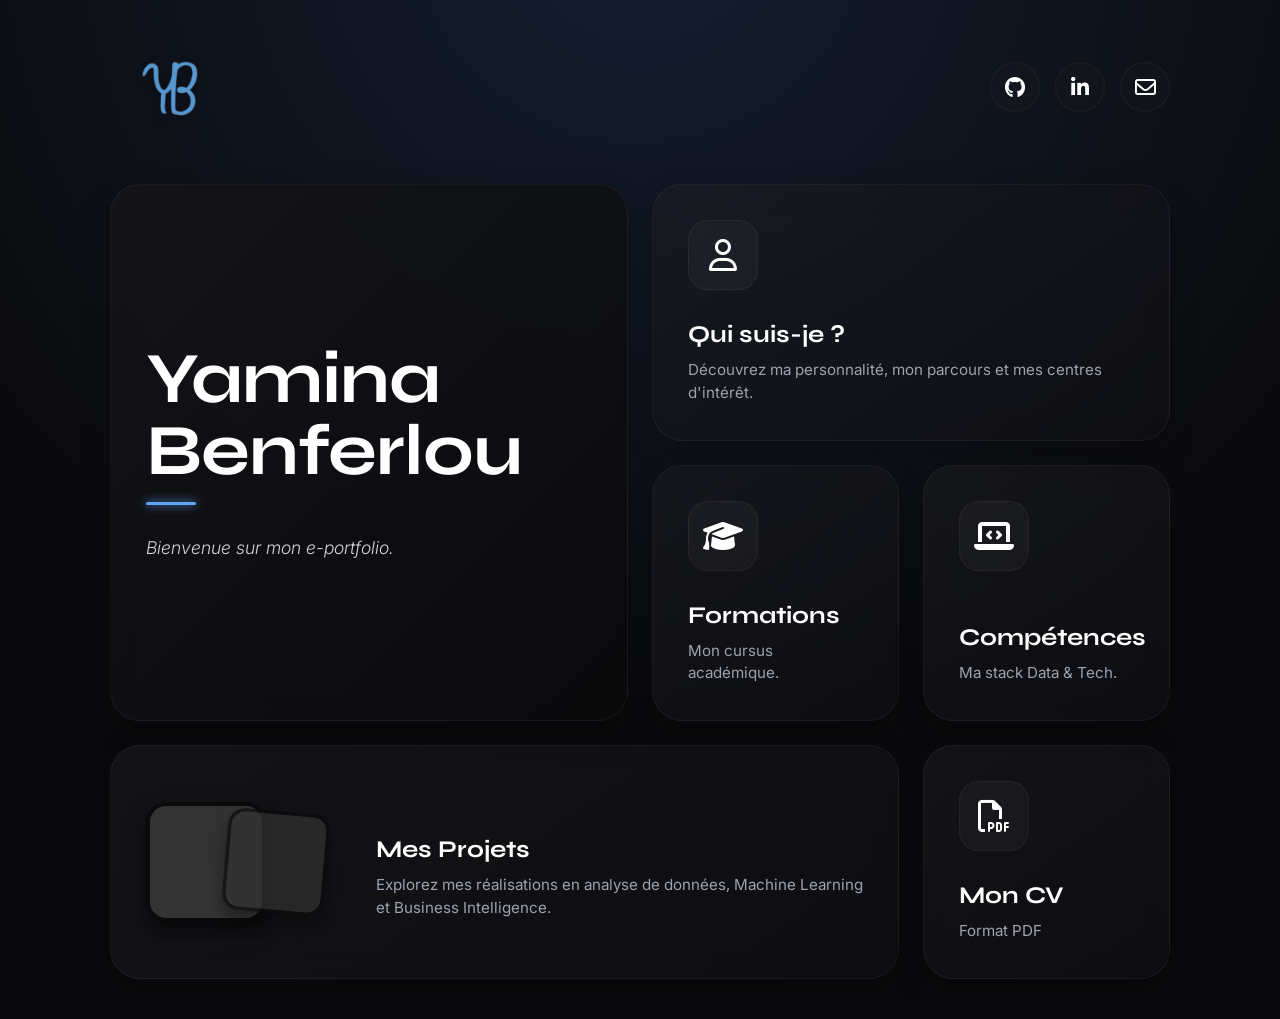
==== index.html @ a9795aa7 "mon site" ====
<!DOCTYPE html>
<html lang="fr">
<head>
    <meta charset="UTF-8">
    <meta name="viewport" content="width=device-width, initial-scale=1.0">
    <title>Portfolio | Yamina Benferlou</title>
    <link rel="stylesheet" href="style.css">
    <link href="https://fonts.googleapis.com/css2?family=Syne:wght@400;600;700;800&family=Inter:wght@300;400;500&display=swap" rel="stylesheet">
    <link rel="stylesheet" href="https://cdnjs.cloudflare.com/ajax/libs/font-awesome/6.4.0/css/all.min.css">
</head>
<body>

    <div class="app-container">
        
        <header class="top-bar animate-fade-in">
            <div class="logo-container">
                <img src="image/logo.png" alt="Logo Yamina Benferlou" class="custom-logo">
            </div>
           <div class="header-links">
                <a href="https://github.com/yaminabenferlou" target="_blank" class="contact-header" title="Mon GitHub">
                    <i class="fa-brands fa-github"></i>
                </a>
                <a href="https://www.linkedin.com/in/yamina-benferlou-9880ba329/details/projects/" target="_blank" class="contact-header" title="Mon LinkedIn">
                    <i class="fa-brands fa-linkedin-in"></i>
                </a>
                <a href="mailto:yaminabenferlou@gmail.com" class="contact-header" title="Me contacter">
                    <i class="fa-regular fa-envelope"></i>
                </a>
            </div>
        </header>

        <main>
            <div class="bento-grid">

                <div class="bento-card hero-card span-2-col span-2-row animate-fade-in">
                   <div class="hover-glow"></div>
                   <h1>Yamina<br>Benferlou</h1>
                   <div class="divider"></div>
                   <p class="quote">Bienvenue sur mon e-portfolio.</p>
                </div>

                <a href="qui-suis-je.html" class="bento-card nav-card span-2-col animate-fade-in" style="animation-delay: 0.1s;">
                    <div class="hover-glow"></div>
                    <div class="card-icon-large"><i class="fa-regular fa-user"></i></div>
                    <div class="nav-card-content">
                        <h3>Qui suis-je ?</h3>
                        <p>Découvrez ma personnalité, mon parcours et mes centres d'intérêt.</p>
                    </div>
                </a>

                <a href="formations.html" class="bento-card nav-card animate-fade-in" style="animation-delay: 0.2s;">
                    <div class="hover-glow"></div>
                    <div class="card-icon-large"><i class="fa-solid fa-graduation-cap"></i></div>
                    <div class="nav-card-content">
                        <h3>Formations</h3>
                        <p>Mon cursus académique.</p>
                    </div>
                </a>

                <a href="competences.html" class="bento-card nav-card animate-fade-in" style="animation-delay: 0.3s;">
                    <div class="hover-glow"></div>
                    <div class="card-icon-large"><i class="fa-solid fa-laptop-code"></i></div>
                    <div class="nav-card-content">
                        <h3>Compétences</h3>
                        <p>Ma stack Data & Tech.</p>
                    </div>
                </a>

                <a href="projets.html" class="bento-card nav-card projects-nav span-3-col animate-fade-in" style="animation-delay: 0.4s;">
                    <div class="hover-glow"></div>
                    <div class="projects-preview">
                        <div class="preview-img" style="background-image: url('https://images.unsplash.com/photo-1555066931-4365d14bab8c?q=80&w=1000&auto=format&fit=crop');"></div>
                        <div class="preview-img" style="background-image: url('https://images.unsplash.com/photo-1504868584819-f8e8b4b6d7e3?q=80&w=1000&auto=format&fit=crop');"></div>
                    </div>
                    <div class="nav-card-content">
                        <h3>Mes Projets</h3>
                        <p>Explorez mes réalisations en analyse de données, Machine Learning et Business Intelligence.</p>
                    </div>
                </a>

               <a href="CV_YaminaBenferlou.pdf" target="_blank" class="bento-card nav-card cv-card animate-fade-in" style="animation-delay: 0.5s;">
                    <div class="hover-glow cv-glow"></div>
                    <div class="card-icon-large cv-icon"><i class="fa-regular fa-file-pdf"></i></div>
                    <div class="nav-card-content">
                        <h3>Mon CV</h3>
                        <p>Format PDF</p>
                    </div>
                </a>
            </div>
        </main>
    </div>

</body>
</html>
---- style.css ----
/* =========================================
   VARIABLES GLOBALES & FOND
   ========================================= */
:root {
    --bg-main: #0a0a0c;
    --card-bg: rgba(25, 25, 30, 0.4); 
    --card-border: rgba(255, 255, 255, 0.08);
    --accent-color: #60a5fa; 
    --accent-glow: rgba(96, 165, 250, 0.15);
    
    --text-main: #ffffff;
    --text-muted: #9ca3af;
    
    --font-heading: 'Syne', sans-serif;
    --font-body: 'Inter', sans-serif;
}

* { margin: 0; padding: 0; box-sizing: border-box; }

body {
    background-color: var(--bg-main); color: var(--text-main); font-family: var(--font-body);
    min-height: 100vh; display: flex; justify-content: center;
    background-image: radial-gradient(circle at 50% -10%, #141e30 0%, var(--bg-main) 70%); background-attachment: fixed;
}

a { text-decoration: none; color: inherit; display: block; outline: none; }
.app-container { width: 100%; max-width: 1100px; padding: 40px 20px; }

/* =========================================
   ANIMATIONS GLOBALES
   ========================================= */
@keyframes fadeInUp { from { opacity: 0; transform: translateY(40px); } to { opacity: 1; transform: translateY(0); } }
.animate-fade-in { opacity: 0; animation: fadeInUp 0.8s cubic-bezier(0.25, 1, 0.5, 1) forwards; }

/* =========================================
   EN-TÊTE ET LOGO
   ========================================= */
.top-bar { display: flex; justify-content: space-between; align-items: center; margin-bottom: 60px; padding: 10px 0; }
.logo-container { display: flex; align-items: center; justify-content: center; padding: 0 20px; }
.custom-logo { height: 90px; width: auto; object-fit: contain; transition: transform 0.4s cubic-bezier(0.175, 0.885, 0.32, 1.275); filter: drop-shadow(0 4px 6px rgba(0,0,0,0.3)); }
.custom-logo:hover { transform: scale(1.08) rotate(-2deg); }

.header-links { display: flex; gap: 15px; align-items: center; }
.contact-header { width: 50px; height: 50px; background: var(--card-bg); border: 1px solid var(--card-border); border-radius: 50%; display: flex; align-items: center; justify-content: center; font-size: 1.3rem; transition: all 0.3s ease; backdrop-filter: blur(10px); }
.contact-header:hover { background: var(--text-main); color: var(--bg-main); transform: scale(1.1); box-shadow: 0 0 15px rgba(255,255,255,0.2); }

/* =========================================
   ÉLÉMENTS COMMUNS (ACCUEIL & SOUS-PAGES)
   ========================================= */
.back-btn { display: flex; align-items: center; gap: 10px; color: var(--text-muted); font-size: 0.95rem; font-weight: 500; transition: all 0.3s ease; background: var(--card-bg); padding: 10px 20px; border: 1px solid var(--card-border); border-radius: 30px; backdrop-filter: blur(10px); }
.back-btn:hover { color: var(--text-main); border-color: var(--accent-color); transform: translateX(-5px); box-shadow: 0 5px 15px rgba(0,0,0,0.2); }
.custom-logo-small { height: 70px; }
.page-header { text-align: center; margin-bottom: 50px; margin-top: 10px; }
.icon-title { width: 80px; height: 80px; margin: 0 auto 20px; background: rgba(96, 165, 250, 0.1); color: var(--accent-color); border: 1px solid rgba(96, 165, 250, 0.3); border-radius: 25px; display: flex; align-items: center; justify-content: center; font-size: 2.5rem; box-shadow: 0 10px 20px rgba(96, 165, 250, 0.1); }
.page-header h1 { font-family: var(--font-heading); font-size: 3rem; margin-bottom: 15px; }
.page-header p { color: var(--text-muted); font-size: 1.1rem; max-width: 600px; margin: 0 auto; }

.global-hover-hint { text-align: center; color: var(--accent-color); font-size: 0.95rem; font-style: italic; margin-top: -20px; margin-bottom: 40px; opacity: 0.9; }
.global-hover-hint i { margin-right: 5px; }

/* =========================================
   PAGE D'ACCUEIL : GRILLE BENTO
   ========================================= */
.bento-grid { display: grid; grid-template-columns: repeat(4, 1fr); grid-auto-rows: minmax(220px, auto); gap: 24px; }
.bento-card { background: linear-gradient(145deg, rgba(30, 30, 35, 0.5), rgba(15, 15, 20, 0.7)); backdrop-filter: blur(15px); border: 1px solid var(--card-border); border-radius: 30px; padding: 35px; display: flex; flex-direction: column; position: relative; overflow: hidden; transition: all 0.4s cubic-bezier(0.175, 0.885, 0.32, 1.275); box-shadow: 0 10px 30px rgba(0,0,0,0.2); }
a.bento-card:hover { transform: translateY(-8px); border-color: rgba(96, 165, 250, 0.5); box-shadow: 0 20px 40px rgba(0, 0, 0, 0.6), 0 0 30px rgba(96, 165, 250, 0.15); background: linear-gradient(145deg, rgba(35, 35, 45, 0.8), rgba(20, 20, 25, 0.9)); cursor: pointer; }
.hover-glow { position: absolute; top: 0; left: 0; right: 0; bottom: 0; background: radial-gradient(circle at top right, var(--accent-glow), transparent 60%); opacity: 0; transition: opacity 0.5s ease; pointer-events: none; z-index: 0; }
a.bento-card:hover .hover-glow { opacity: 1; }
.span-2-col { grid-column: span 2; } .span-3-col { grid-column: span 3; } .span-2-row { grid-row: span 2; }

.hero-card { justify-content: center; background: linear-gradient(135deg, rgba(20,20,25,0.9), rgba(10,10,12,0.9)); }
.hero-card h1 { font-family: var(--font-heading); font-size: 4.5rem; line-height: 1; margin-bottom: 15px; letter-spacing: -1px;}
.hero-card h2 { font-size: 1.3rem; color: var(--text-muted); font-weight: 400; margin-bottom: 30px; }
.divider { width: 50px; height: 3px; background-color: var(--accent-color); margin-bottom: 30px; border-radius: 5px; box-shadow: 0 0 10px var(--accent-color); }
.hero-card .quote { font-style: italic; font-weight: 300; font-size: 1.1rem; line-height: 1.5; color: #d1d5db; }
.card-icon-large { width: 70px; height: 70px; background: rgba(255, 255, 255, 0.03); border: 1px solid rgba(255, 255, 255, 0.08); border-radius: 20px; display: flex; align-items: center; justify-content: center; font-size: 2rem; color: var(--text-main); margin-bottom: auto; transition: all 0.4s ease; position: relative; z-index: 1; }
a.bento-card:hover .card-icon-large { background: rgba(96, 165, 250, 0.2); color: var(--accent-color); border-color: rgba(96, 165, 250, 0.4); transform: scale(1.1) rotate(-5deg); box-shadow: 0 10px 20px rgba(0,0,0,0.3); }
.nav-card-content { position: relative; z-index: 1; margin-top: 30px; }
.nav-card-content h3 { font-family: var(--font-heading); font-size: 1.5rem; margin-bottom: 10px; transition: color 0.3s; }
.nav-card-content p { color: var(--text-muted); font-size: 0.95rem; line-height: 1.5; }
a.bento-card:hover .nav-card-content h3 { color: var(--accent-color); }
.projects-nav { flex-direction: row; align-items: center; justify-content: flex-start; gap: 40px; }
.projects-preview { display: flex; gap: -30px; position: relative; z-index: 1; }
.preview-img { width: 120px; height: 120px; border-radius: 20px; background-size: cover; background-position: center; background-color: #333; border: 4px solid var(--bg-main); box-shadow: 0 10px 20px rgba(0,0,0,0.5); transition: all 0.5s ease; }
.preview-img:nth-child(2) { margin-left: -50px; transform: scale(0.85) rotate(5deg); opacity: 0.7; }
a.bento-card:hover .preview-img:nth-child(1) { transform: translateY(-10px) rotate(-5deg) scale(1.05); box-shadow: 0 20px 30px rgba(0,0,0,0.6); }
a.bento-card:hover .preview-img:nth-child(2) { transform: translateY(-5px) rotate(8deg) scale(1.05); margin-left: -30px; opacity: 1; }
a.cv-card:hover { border-color: rgba(16, 185, 129, 0.5); box-shadow: 0 20px 40px rgba(0, 0, 0, 0.6), 0 0 30px rgba(16, 185, 129, 0.15); }
a.cv-card:hover .cv-icon { background: rgba(16, 185, 129, 0.2); color: #10b981; border-color: rgba(16, 185, 129, 0.4); }
a.cv-card:hover .nav-card-content h3 { color: #10b981; }
.cv-glow { background: radial-gradient(circle at top right, rgba(16, 185, 129, 0.15), transparent 60%); }

/* =========================================
   PAGE FORMATIONS : LES PILIERS INTERACTIFS
   ========================================= */
.formations-accordion { display: flex; gap: 20px; width: 100%; max-width: 1100px; height: 520px; margin: 0 auto 50px; }
.acc-panel { flex: 1; position: relative; border-radius: 30px; background: linear-gradient(145deg, rgba(30, 30, 35, 0.5), rgba(15, 15, 20, 0.7)); backdrop-filter: blur(15px); border: 1px solid var(--card-border); overflow: hidden; transition: flex 0.6s cubic-bezier(0.25, 1, 0.5, 1), background 0.6s, box-shadow 0.6s, border-color 0.4s; cursor: pointer; display: flex; flex-direction: column; justify-content: space-between; padding: 35px 30px; box-shadow: 0 15px 35px rgba(0,0,0,0.2); opacity: 0; animation: fadeInUp 0.8s cubic-bezier(0.25, 1, 0.5, 1) forwards; }
.acc-panel:hover { flex: 3; background: linear-gradient(145deg, rgba(35, 35, 45, 0.85), rgba(20, 20, 25, 0.95)); border-color: rgba(96, 165, 250, 0.5); box-shadow: 0 20px 50px rgba(0, 0, 0, 0.6), inset 0 0 60px rgba(96, 165, 250, 0.05); }
.acc-icon { width: 65px; height: 65px; background: rgba(255, 255, 255, 0.03); border: 1px solid rgba(255, 255, 255, 0.08); border-radius: 20px; display: flex; align-items: center; justify-content: center; font-size: 2rem; color: var(--text-main); transition: all 0.5s ease; }
.acc-panel:hover .acc-icon { background: rgba(96, 165, 250, 0.2); color: var(--accent-color); transform: scale(1.1); box-shadow: 0 10px 20px rgba(0,0,0,0.3); border-color: rgba(96, 165, 250, 0.4); }
.acc-vertical-title { position: absolute; bottom: 35px; left: 50%; transform: translateX(-50%) rotate(180deg); writing-mode: vertical-rl; text-orientation: mixed; white-space: nowrap; font-family: var(--font-heading); font-size: 1.6rem; font-weight: 700; color: var(--text-muted); opacity: 1; transition: opacity 0.3s ease; letter-spacing: 1px; }
.acc-panel:hover .acc-vertical-title { opacity: 0; pointer-events: none; }
.acc-content { opacity: 0; transform: translateY(20px); visibility: hidden; transition: all 0.4s ease; min-width: 320px; }
.acc-panel:hover .acc-content { opacity: 1; transform: translateY(0); visibility: visible; transition-delay: 0.15s; }
.acc-year { font-family: var(--font-heading); font-size: 1.6rem; color: var(--accent-color); font-weight: 800; margin-bottom: 12px; letter-spacing: -0.5px; }
.acc-content h2 { font-family: var(--font-heading); font-size: 1.7rem; margin-bottom: 8px; line-height: 1.2; color: #fff; }
.acc-content h3 { font-size: 1.15rem; color: #d1d5db; font-weight: 400; margin-bottom: 25px; }
.acc-content .speciality { display: inline-block; padding: 8px 16px; background: rgba(96, 165, 250, 0.1); border-radius: 12px; font-size: 0.95rem; color: var(--accent-color); border: 1px solid rgba(96, 165, 250, 0.2); font-weight: 500; }

/* =========================================
   BENTO GRID POUR LES SOUS-PAGES (Compétences & Qui suis-je)
   ========================================= */
.skills-bento-grid, .about-bento-grid { display: grid; grid-template-columns: repeat(2, 1fr); gap: 24px; max-width: 1100px; margin: 0 auto 50px; }
.span-2 { grid-column: span 2; }

.animate-box-1 { opacity: 0; animation: fadeInUp 0.8s ease 0.1s forwards; }
.animate-box-2 { opacity: 0; animation: fadeInUp 0.8s ease 0.2s forwards; }
.animate-box-3 { opacity: 0; animation: fadeInUp 0.8s ease 0.3s forwards; }
.animate-box-4 { opacity: 0; animation: fadeInUp 0.8s ease 0.4s forwards; }

.bento-skill-card {
    background: linear-gradient(145deg, rgba(30, 30, 35, 0.5), rgba(15, 15, 20, 0.7)); backdrop-filter: blur(15px);
    border: 1px solid var(--card-border); border-radius: 30px; padding: 40px; transition: all 0.4s ease; box-shadow: 0 10px 30px rgba(0,0,0,0.15);
}
.bento-skill-card:hover { transform: translateY(-5px); border-color: rgba(96, 165, 250, 0.4); box-shadow: 0 20px 40px rgba(0,0,0,0.4), inset 0 0 30px rgba(96, 165, 250, 0.05); }

.skill-card-header { display: flex; align-items: center; gap: 15px; margin-bottom: 30px; }
.skill-card-header i { font-size: 1.8rem; color: var(--accent-color); background: rgba(96, 165, 250, 0.1); padding: 12px; border-radius: 12px; }
.skill-card-header h2 { font-family: var(--font-heading); font-size: 1.5rem; color: var(--text-main); margin-bottom: 4px; }

.tags-grid { display: grid; grid-template-columns: repeat(auto-fit, minmax(150px, 1fr)); gap: 15px; }
.pro-tag { position: relative; display: flex; align-items: center; gap: 10px; padding: 12px 18px; background: rgba(0, 0, 0, 0.3); border: 1px solid rgba(255, 255, 255, 0.05); border-radius: 12px; font-size: 0.95rem; color: #d1d5db; transition: all 0.3s ease; overflow: hidden; z-index: 1; }
.pro-tag i { color: var(--accent-color); font-size: 1.2rem; transition: color 0.3s ease; }
.pro-tag::before { content: ''; position: absolute; top: 0; left: 0; bottom: 0; width: 0; background: rgba(96, 165, 250, 0.25); z-index: -1; transition: width 0.6s cubic-bezier(0.25, 1, 0.5, 1); }
.bento-skill-card:hover .pro-tag:hover { border-color: var(--accent-color); color: #fff; transform: translateY(-3px); box-shadow: 0 5px 15px rgba(96, 165, 250, 0.2); }
.bento-skill-card:hover .pro-tag:hover::before { width: var(--level, 0%); }

.theory-tags { display: flex; flex-wrap: wrap; gap: 15px; }
.theory-tag { padding: 10px 20px; background: rgba(255, 255, 255, 0.03); border: 1px solid var(--card-border); border-radius: 30px; font-size: 0.95rem; color: #d1d5db; transition: all 0.3s ease; }
.bento-skill-card:hover .theory-tag:hover { background: rgba(96, 165, 250, 0.15); border-color: var(--accent-color); color: #fff; transform: scale(1.05); box-shadow: 0 5px 15px rgba(96, 165, 250, 0.2); }
.soft-tag { background: transparent; border-style: dashed; border-color: rgba(255, 255, 255, 0.15); }
.bento-skill-card:hover .soft-tag:hover { background: rgba(255, 255, 255, 0.05); border-color: #fff; border-style: solid; box-shadow: none; }

.centered-bio-card { display: flex; flex-direction: column; align-items: center; }
.center-header { justify-content: center; margin-bottom: 40px; }
.centered-bio { max-width: 850px; margin: 0 auto; }
.about-bio p { color: var(--text-muted); font-size: 1.1rem; line-height: 1.8; margin-bottom: 25px; text-align: justify; }
.about-bio p:last-child { margin-bottom: 0; }
.highlight-text { color: var(--text-main) !important; font-weight: 500; font-style: italic; border-top: 1px solid rgba(255,255,255,0.1); padding-top: 25px; margin-top: 10px; text-align: center !important; }

.lang-list { display: flex; flex-direction: column; gap: 15px; }
.lang-item { display: flex; justify-content: space-between; align-items: center; padding: 15px 20px; background: rgba(0, 0, 0, 0.2); border-radius: 16px; border: 1px solid transparent; transition: all 0.3s ease; }
.bento-skill-card:hover .lang-item:hover { background: rgba(255, 255, 255, 0.03); border-color: var(--card-border); transform: translateX(5px); }
.lang-name { color: var(--text-main); font-weight: 500; display: flex; align-items: center; gap: 10px; }
.lang-name i { color: var(--accent-color); font-size: 0.9rem; }
.lang-level { font-size: 0.85rem; font-weight: 600; padding: 6px 14px; border-radius: 20px; letter-spacing: 0.5px; text-transform: uppercase; }
.level-high { background: rgba(16, 185, 129, 0.1); color: #10b981; border: 1px solid rgba(16, 185, 129, 0.2); }
.level-med { background: rgba(96, 165, 250, 0.1); color: var(--accent-color); border: 1px solid rgba(96, 165, 250, 0.2); }
.level-low { background: rgba(255, 255, 255, 0.05); color: var(--text-muted); border: 1px solid rgba(255, 255, 255, 0.1); }

.interest-list { display: flex; flex-direction: column; gap: 15px; }
.interest-item { display: flex; align-items: center; gap: 20px; padding: 15px; background: rgba(0, 0, 0, 0.2); border-radius: 16px; transition: all 0.3s ease; border: 1px solid transparent; }
.bento-skill-card:hover .interest-item:hover { background: rgba(96, 165, 250, 0.05); border-color: rgba(96, 165, 250, 0.3); transform: scale(1.02); }
.interest-icon { width: 50px; height: 50px; background: rgba(255, 255, 255, 0.03); border-radius: 14px; display: flex; align-items: center; justify-content: center; font-size: 1.4rem; color: var(--accent-color); transition: 0.3s; border: 1px solid rgba(255,255,255,0.05);}
.bento-skill-card:hover .interest-item:hover .interest-icon { background: var(--accent-color); color: var(--bg-main); transform: rotate(-5deg); }
.interest-text { color: var(--text-main); font-weight: 500; font-size: 1rem; line-height: 1.4; }


/* =========================================
   PAGE PROJETS : DESIGN DES CARTES
   ========================================= */
.projects-grid { display: grid; grid-template-columns: repeat(2, 1fr); gap: 30px; max-width: 1100px; margin: 0 auto 50px; }

.project-card {
    background: linear-gradient(145deg, rgba(30, 30, 35, 0.5), rgba(15, 15, 20, 0.7)); backdrop-filter: blur(15px);
    border: 1px solid var(--card-border); border-radius: 24px; overflow: hidden; display: flex; flex-direction: column;
    transition: all 0.4s cubic-bezier(0.175, 0.885, 0.32, 1.275); box-shadow: 0 10px 30px rgba(0,0,0,0.15);
}
.project-card:hover { transform: translateY(-8px); border-color: rgba(96, 165, 250, 0.4); box-shadow: 0 20px 40px rgba(0, 0, 0, 0.5), 0 0 30px rgba(96, 165, 250, 0.1); }

.project-image-container { width: 100%; height: 220px; position: relative; overflow: hidden; border-bottom: 1px solid rgba(255,255,255,0.05); }
.project-image { width: 100%; height: 100%; background-size: cover; background-position: center; transition: transform 0.6s ease; }
.project-card:hover .project-image { transform: scale(1.08); }

.project-overlay-icon { position: absolute; top: 50%; left: 50%; transform: translate(-50%, -50%) scale(0); width: 60px; height: 60px; background: rgba(96, 165, 250, 0.8); border-radius: 50%; display: flex; align-items: center; justify-content: center; font-size: 1.5rem; color: #fff; opacity: 0; transition: all 0.4s ease; backdrop-filter: blur(5px); }
.project-card:hover .project-overlay-icon { opacity: 1; transform: translate(-50%, -50%) scale(1); }

.project-content { padding: 30px; display: flex; flex-direction: column; flex-grow: 1; }

.project-tech-tags { display: flex; flex-wrap: wrap; gap: 8px; margin-bottom: 15px; }
.project-tech-tags span { font-size: 0.75rem; font-weight: 600; padding: 5px 12px; background: rgba(96, 165, 250, 0.1); color: var(--accent-color); border-radius: 8px; border: 1px solid rgba(96, 165, 250, 0.2); letter-spacing: 0.5px; }

.project-content h2 { font-family: var(--font-heading); font-size: 1.5rem; color: var(--text-main); margin-bottom: 10px; line-height: 1.3; transition: color 0.3s; }
.project-card:hover .project-content h2 { color: var(--accent-color); }

.project-meta { display: flex; gap: 15px; margin-bottom: 20px; font-size: 0.85rem; color: var(--text-muted); flex-wrap: wrap; }
.project-meta span { display: flex; align-items: center; gap: 6px; }
.project-meta i { color: var(--accent-color); opacity: 0.8; }

/* TEXTES JUSTIFIÉS POUR LES PROJETS */
.project-content p {
    color: var(--text-muted);
    font-size: 0.95rem;
    line-height: 1.6;
    margin-bottom: 30px;
    text-align: justify; /* <-- Justifié ici */
}

.project-intro {
    color: #d1d5db !important;
    font-size: 0.95rem;
    line-height: 1.6;
    margin-bottom: 15px;
    font-style: italic;
    border-left: 2px solid var(--accent-color);
    padding-left: 15px;
    text-align: justify; /* <-- Justifié ici */
}

.project-tasks { list-style: none; margin-bottom: 30px; padding-left: 0; }
.project-tasks li {
    position: relative;
    padding-left: 20px;
    margin-bottom: 10px;
    color: var(--text-muted);
    font-size: 0.9rem;
    line-height: 1.6;
    text-align: justify; /* <-- Justifié ici */
}
.project-tasks li::before { content: '▹'; position: absolute; left: 0; color: var(--accent-color); font-weight: bold; }

.btn-project { margin-top: auto; display: inline-flex; align-items: center; gap: 10px; color: var(--text-main); font-weight: 500; font-size: 0.95rem; transition: all 0.3s ease; padding-bottom: 5px; border-bottom: 1px solid transparent; align-self: flex-start; }
.btn-project i { transition: transform 0.3s ease; }
.project-card:hover .btn-project { color: var(--accent-color); border-bottom-color: var(--accent-color); }
.project-card:hover .btn-project i { transform: translateX(5px); }


/* =========================================
   RESPONSIVE DESIGN (Mobiles)
   ========================================= */
@media (max-width: 900px) {
    .bento-grid, .skills-bento-grid, .about-bento-grid, .projects-grid { grid-template-columns: repeat(2, 1fr); gap: 15px; }
    .hero-card, .projects-nav, .span-2 { grid-column: span 2; }
    .nav-card { grid-column: span 1; }
    .projects-nav { flex-direction: column; align-items: flex-start; gap: 20px; }
    .hero-card h1 { font-size: 3.5rem; }
    .formations-accordion { flex-direction: column; height: 850px; }
    .acc-vertical-title { writing-mode: horizontal-tb; transform: none; left: 110px; bottom: auto; top: 50px; font-size: 1.3rem; }
    .about-bio p, .project-content p, .project-intro, .project-tasks li { text-align: left; } /* On retire le justifié sur mobile pour la lisibilité */
}

@media (max-width: 768px) {
    .skills-bento-grid, .about-bento-grid, .projects-grid { grid-template-columns: 1fr; }
    .span-2 { grid-column: span 1; } 
    .lang-item { flex-direction: column; align-items: flex-start; gap: 10px; }
}

@media (max-width: 600px) {
    .bento-grid { grid-template-columns: 1fr; }
    .bento-card { grid-column: span 1 !important; padding: 25px; }
    .hero-card h1 { font-size: 2.8rem; }
    .custom-logo { height: 60px; } 
    .custom-logo-small { height: 50px; }
    .page-header h1 { font-size: 2.2rem; }
    .project-image-container { height: 180px; }
}
/* =========================================
   VARIABLES GLOBALES & FOND
   ========================================= */
:root {
    --bg-main: #0a0a0c;
    --card-bg: rgba(25, 25, 30, 0.4); 
    --card-border: rgba(255, 255, 255, 0.05);
    --accent-color: #60a5fa; 
    --accent-glow: rgba(96, 165, 250, 0.15);
    
    --text-main: #ffffff;
    --text-muted: #9ca3af;
    
    --font-heading: 'Syne', sans-serif;
    --font-body: 'Inter', sans-serif;
}

* { margin: 0; padding: 0; box-sizing: border-box; }

body {
    background-color: var(--bg-main);
    color: var(--text-main);
    font-family: var(--font-body);
    min-height: 100vh;
    display: flex;
    justify-content: center;
    background-image: radial-gradient(circle at 50% -10%, #141e30 0%, var(--bg-main) 70%);
    background-attachment: fixed;
}

a { text-decoration: none; color: inherit; display: block; outline: none; }

.app-container {
    width: 100%;
    max-width: 1100px;
    padding: 40px 20px;
}

/* =========================================
   EN-TÊTE ET LOGO
   ========================================= */
.top-bar {
    display: flex;
    justify-content: space-between;
    align-items: center;
    margin-bottom: 50px;
}

.logo-container { display: block; }
.custom-logo { height: 70px; width: auto; object-fit: contain; transition: transform 0.4s ease; }
.custom-logo:hover { transform: scale(1.05); }

.header-links { display: flex; gap: 15px; align-items: center; }

.contact-header {
    width: 50px; height: 50px;
    background: var(--card-bg); border: 1px solid var(--card-border);
    border-radius: 50%; display: flex; align-items: center; justify-content: center;
    font-size: 1.3rem; transition: all 0.3s ease; backdrop-filter: blur(10px);
}
.contact-header:hover { background: var(--text-main); color: var(--bg-main); transform: scale(1.1); }

/* =========================================
   PAGE D'ACCUEIL : GRILLE BENTO
   ========================================= */
.bento-grid {
    display: grid;
    grid-template-columns: repeat(4, 1fr);
    grid-auto-rows: minmax(220px, auto);
    gap: 24px;
}

.bento-card {
    background: linear-gradient(145deg, rgba(30, 30, 35, 0.5), rgba(15, 15, 20, 0.7));
    backdrop-filter: blur(15px); border: 1px solid var(--card-border); border-radius: 30px;
    padding: 35px; display: flex; flex-direction: column; position: relative;
    overflow: hidden; transition: all 0.4s cubic-bezier(0.175, 0.885, 0.32, 1.275);
}

a.bento-card:hover {
    transform: translateY(-8px); border-color: rgba(96, 165, 250, 0.4);
    box-shadow: 0 20px 40px rgba(0, 0, 0, 0.6), 0 0 30px rgba(96, 165, 250, 0.1);
    background: linear-gradient(145deg, rgba(35, 35, 45, 0.8), rgba(20, 20, 25, 0.9));
    cursor: pointer;
}

.hover-glow {
    position: absolute; top: 0; left: 0; right: 0; bottom: 0;
    background: radial-gradient(circle at top right, var(--accent-glow), transparent 60%);
    opacity: 0; transition: opacity 0.5s ease; pointer-events: none; z-index: 0;
}
a.bento-card:hover .hover-glow { opacity: 1; }

.span-2-col { grid-column: span 2; }
.span-3-col { grid-column: span 3; }
.span-2-row { grid-row: span 2; }

/* Styles Accueil */
.hero-card { justify-content: center; background: linear-gradient(135deg, rgba(20,20,25,0.9), rgba(10,10,12,0.9)); }
.hero-card h1 { font-family: var(--font-heading); font-size: 4.5rem; line-height: 1; margin-bottom: 15px; letter-spacing: -1px;}
.hero-card h2 { font-size: 1.3rem; color: var(--text-muted); font-weight: 400; margin-bottom: 30px; }
.divider { width: 50px; height: 3px; background-color: var(--accent-color); margin-bottom: 30px; border-radius: 5px; }
.hero-card .quote { font-style: italic; font-weight: 300; font-size: 1.1rem; line-height: 1.5; color: #d1d5db; }

.card-icon-large {
    width: 70px; height: 70px; background: rgba(255, 255, 255, 0.03);
    border: 1px solid rgba(255, 255, 255, 0.05); border-radius: 20px;
    display: flex; align-items: center; justify-content: center; font-size: 2rem;
    color: var(--text-main); margin-bottom: auto; transition: all 0.4s cubic-bezier(0.175, 0.885, 0.32, 1.275);
    position: relative; z-index: 1;
}

a.bento-card:hover .card-icon-large {
    background: rgba(96, 165, 250, 0.2); color: var(--accent-color);
    border-color: rgba(96, 165, 250, 0.4); transform: scale(1.1) rotate(-5deg); box-shadow: 0 10px 20px rgba(0,0,0,0.3);
}

.nav-card-content { position: relative; z-index: 1; margin-top: 30px; }
.nav-card-content h3 { font-family: var(--font-heading); font-size: 1.5rem; margin-bottom: 10px; transition: color 0.3s; }
.nav-card-content p { color: var(--text-muted); font-size: 0.95rem; line-height: 1.5; }
a.bento-card:hover .nav-card-content h3 { color: var(--accent-color); }

.projects-nav { flex-direction: row; align-items: center; justify-content: flex-start; gap: 40px; }
.projects-preview { display: flex; gap: -30px; position: relative; z-index: 1; }
.preview-img {
    width: 120px; height: 120px; border-radius: 20px;
    background-size: cover; background-position: center; background-color: #333;
    border: 4px solid var(--bg-main); box-shadow: 0 10px 20px rgba(0,0,0,0.5); transition: all 0.5s ease;
}
.preview-img:nth-child(2) { margin-left: -50px; transform: scale(0.85) rotate(5deg); opacity: 0.7; }
a.bento-card:hover .preview-img:nth-child(1) { transform: translateY(-10px) rotate(-5deg) scale(1.05); box-shadow: 0 20px 30px rgba(0,0,0,0.6); }
a.bento-card:hover .preview-img:nth-child(2) { transform: translateY(-5px) rotate(8deg) scale(1.05); margin-left: -30px; opacity: 1; }

a.cv-card:hover { border-color: rgba(16, 185, 129, 0.4); box-shadow: 0 20px 40px rgba(0, 0, 0, 0.6), 0 0 30px rgba(16, 185, 129, 0.1); }
a.cv-card:hover .cv-icon { background: rgba(16, 185, 129, 0.2); color: #10b981; border-color: rgba(16, 185, 129, 0.4); }
a.cv-card:hover .nav-card-content h3 { color: #10b981; }
.cv-glow { background: radial-gradient(circle at top right, rgba(16, 185, 129, 0.15), transparent 60%); }


/* =========================================
   PAGE FORMATIONS (TIMELINE HAUT DE GAMME)
   ========================================= */
.back-btn {
    display: flex; align-items: center; gap: 10px; color: var(--text-muted); font-size: 0.95rem; font-weight: 500;
    transition: all 0.3s ease; background: var(--card-bg); padding: 10px 20px;
    border: 1px solid var(--card-border); border-radius: 30px; backdrop-filter: blur(10px);
}
.back-btn:hover { color: var(--text-main); border-color: var(--accent-color); transform: translateX(-5px); }
.custom-logo-small { height: 45px; }

.page-header { text-align: center; margin-bottom: 70px; margin-top: 20px; }
.icon-title {
    width: 80px; height: 80px; margin: 0 auto 20px; background: rgba(96, 165, 250, 0.1); color: var(--accent-color);
    border: 1px solid rgba(96, 165, 250, 0.3); border-radius: 25px;
    display: flex; align-items: center; justify-content: center; font-size: 2.5rem;
}
.page-header h1 { font-family: var(--font-heading); font-size: 3rem; margin-bottom: 15px; }
.page-header p { color: var(--text-muted); font-size: 1.1rem; max-width: 600px; margin: 0 auto; }

/* Conteneur de la Timeline */
.timeline-container {
    position: relative;
    max-width: 1000px;
    margin: 0 auto;
    padding: 20px 0;
}

/* La ligne centrale lumineuse */
.timeline-line {
    position: absolute;
    top: 0; left: 50%;
    transform: translateX(-50%);
    width: 4px; height: 100%;
    background: linear-gradient(to bottom, rgba(96, 165, 250, 0.8), rgba(96, 165, 250, 0.1));
    border-radius: 4px;
    box-shadow: 0 0 15px rgba(96, 165, 250, 0.5);
}

/* Chaque bloc de formation */
.timeline-item {
    position: relative;
    width: 100%;
    margin-bottom: 60px;
    display: flex;
    justify-content: space-between;
    align-items: center;
}

/* Alterne gauche et droite */
.timeline-item.left-item { flex-direction: row; }
.timeline-item.right-item { flex-direction: row-reverse; }

/* Le point lumineux sur la ligne */
.timeline-dot {
    position: absolute;
    left: 50%; top: 50%;
    transform: translate(-50%, -50%);
    width: 24px; height: 24px;
    background: var(--bg-main);
    border: 4px solid var(--accent-color);
    border-radius: 50%;
    z-index: 2;
    box-shadow: 0 0 20px rgba(96, 165, 250, 0.8);
    transition: all 0.3s ease;
}

/* Les dates accrochées à la ligne */
.timeline-date {
    width: 45%;
    font-family: var(--font-heading);
    font-size: 1.6rem;
    font-weight: 700;
    color: rgba(255, 255, 255, 0.2); /* Date en filigrane par défaut */
    transition: color 0.4s ease;
}
.left-item .timeline-date { text-align: right; padding-right: 40px; }
.right-item .timeline-date { text-align: left; padding-left: 40px; }

/* La carte de contenu (comme celles de l'accueil) */
.formation-card {
    width: 45%;
    display: flex; gap: 25px; align-items: center; position: relative; overflow: hidden;
    background: linear-gradient(145deg, rgba(30, 30, 35, 0.5), rgba(15, 15, 20, 0.7));
    backdrop-filter: blur(15px); border: 1px solid var(--card-border); border-radius: 24px; padding: 30px;
    transition: all 0.4s cubic-bezier(0.175, 0.885, 0.32, 1.275);
}

/* L'interactivité globale quand on survole la carte */
.formation-card:hover {
    transform: translateY(-5px); border-color: rgba(96, 165, 250, 0.4);
    box-shadow: 0 20px 40px rgba(0, 0, 0, 0.6);
}
.formation-card:hover .hover-glow { opacity: 1; }
.timeline-item:hover .timeline-dot { background: var(--accent-color); transform: translate(-50%, -50%) scale(1.3); }
.timeline-item:hover .timeline-date { color: var(--accent-color); }

.formation-logo {
    width: 70px; height: 70px; flex-shrink: 0; position: relative; z-index: 1;
    background: rgba(255, 255, 255, 0.03); border: 1px solid rgba(255, 255, 255, 0.05);
    border-radius: 18px; display: flex; align-items: center; justify-content: center;
    font-size: 2rem; color: #fff; transition: 0.3s;
}
.formation-card:hover .formation-logo { background: rgba(96, 165, 250, 0.2); color: var(--accent-color); transform: scale(1.05) rotate(-5deg); }

.formation-info { position: relative; z-index: 1; }
.formation-info h2 { font-family: var(--font-heading); font-size: 1.2rem; margin-bottom: 5px; color: var(--text-main); }
.formation-info h3 { font-size: 0.9rem; color: #d1d5db; font-weight: 400; margin-bottom: 12px; }
.formation-info .location { color: var(--text-muted); font-style: italic; }
.formation-info .speciality { display: inline-block; padding: 6px 14px; background: rgba(255,255,255,0.05); border-radius: 8px; font-size: 0.85rem; color: var(--accent-color); border: 1px solid rgba(96, 165, 250, 0.2); }

/* =========================================
   RESPONSIVE DESIGN (Tablettes & Mobiles)
   ========================================= */
@media (max-width: 900px) {
    .bento-grid { grid-template-columns: repeat(2, 1fr); gap: 15px; }
    .hero-card, .projects-nav { grid-column: span 2; }
    .nav-card { grid-column: span 1; }
    .projects-nav { flex-direction: column; align-items: flex-start; gap: 20px; }
    .hero-card h1 { font-size: 3.5rem; }
}

@media (max-width: 768px) {
    /* Sur mobile, la ligne passe à gauche */
    .timeline-line { left: 30px; transform: translateX(0); }
    .timeline-dot { left: 30px; transform: translate(-50%, -50%); }
    
    .timeline-item.left-item, .timeline-item.right-item { flex-direction: column; align-items: flex-end; }
    
    /* Les dates passent au-dessus de la carte */
    .timeline-date { width: calc(100% - 70px); text-align: left !important; padding: 0 !important; margin-bottom: 15px; font-size: 1.3rem; }
    
    /* Les cartes prennent toute la largeur restante */
    .formation-card { width: calc(100% - 70px); flex-direction: column; text-align: center; gap: 15px; }
    .timeline-item:hover .timeline-dot { transform: translate(-50%, -50%) scale(1.3); }
}

@media (max-width: 600px) {
    .bento-grid { grid-template-columns: 1fr; }
    .bento-card { grid-column: span 1 !important; padding: 25px; }
    .hero-card h1 { font-size: 2.8rem; }
    .custom-logo { height: 50px; }
    .page-header h1 { font-size: 2.2rem; }
}
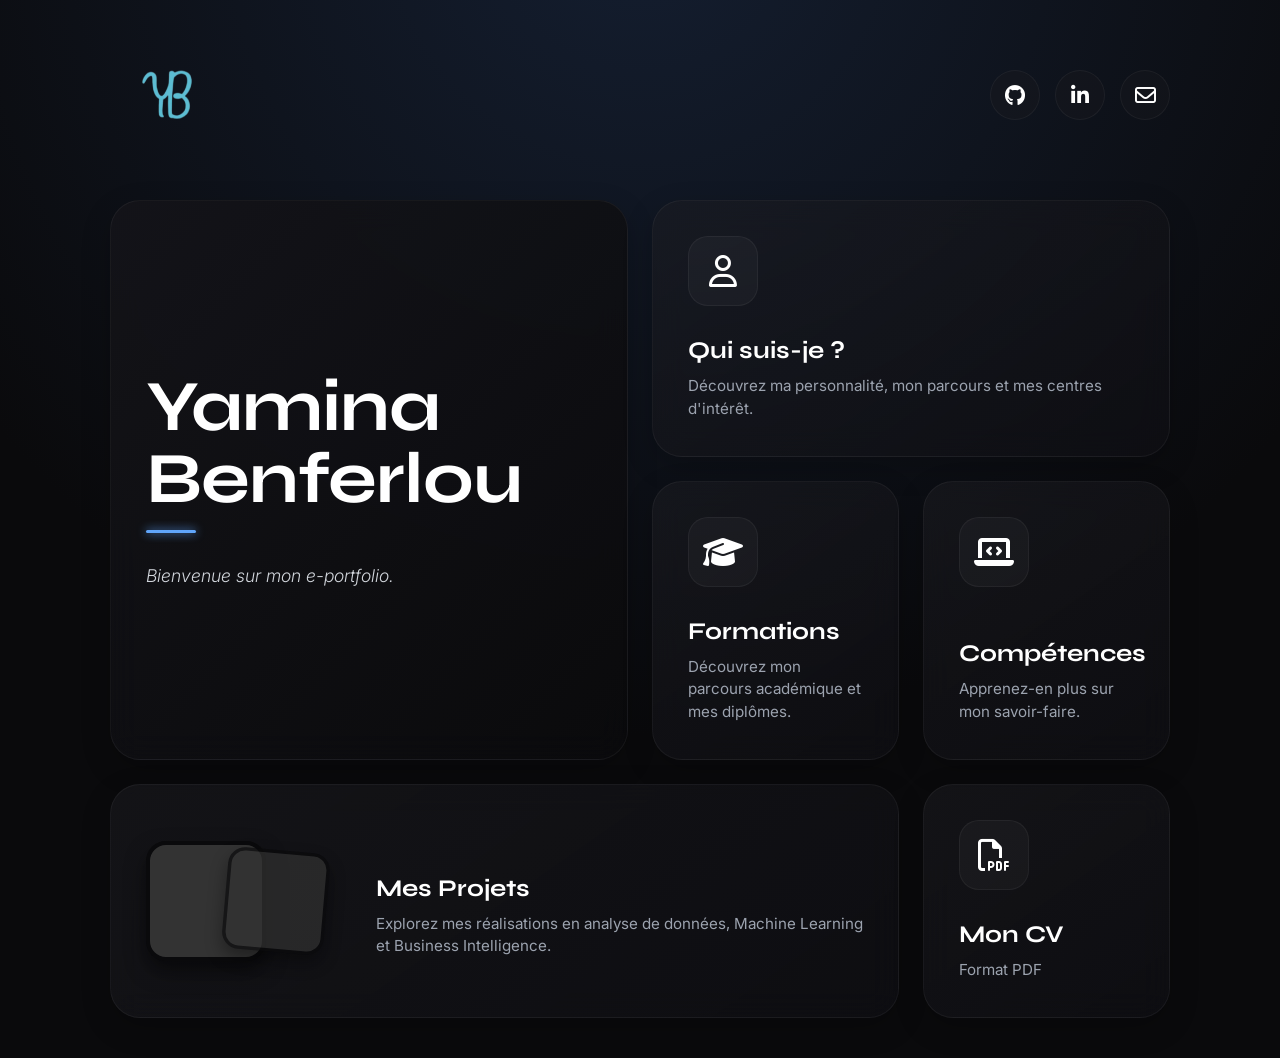
==== commit 9eff8c2b: "modif" ====
--- a/index.html
+++ b/index.html
@@ -7,6 +7,7 @@
     <link rel="stylesheet" href="style.css">
     <link href="https://fonts.googleapis.com/css2?family=Syne:wght@400;600;700;800&family=Inter:wght@300;400;500&display=swap" rel="stylesheet">
     <link rel="stylesheet" href="https://cdnjs.cloudflare.com/ajax/libs/font-awesome/6.4.0/css/all.min.css">
+    
 </head>
 <body>
 
@@ -26,8 +27,10 @@
                 <a href="mailto:yaminabenferlou@gmail.com" class="contact-header" title="Me contacter">
                     <i class="fa-regular fa-envelope"></i>
                 </a>
+                
             </div>
         </header>
+        
 
         <main>
             <div class="bento-grid">
@@ -53,7 +56,7 @@
                     <div class="card-icon-large"><i class="fa-solid fa-graduation-cap"></i></div>
                     <div class="nav-card-content">
                         <h3>Formations</h3>
-                        <p>Mon cursus académique.</p>
+                        <p>Découvrez mon parcours académique et mes diplômes.</p>
                     </div>
                 </a>
 
@@ -61,8 +64,8 @@
                     <div class="hover-glow"></div>
                     <div class="card-icon-large"><i class="fa-solid fa-laptop-code"></i></div>
                     <div class="nav-card-content">
-                        <h3>Compétences</h3>
-                        <p>Ma stack Data & Tech.</p>
+                        <h3 data-fr="Compétences" data-en="Skills">Compétences</h3>
+                        <p>Apprenez-en plus sur mon savoir-faire.</p>
                     </div>
                 </a>
 
--- a/style.css
+++ b/style.css
@@ -20,7 +20,7 @@
 body {
     background-color: var(--bg-main); color: var(--text-main); font-family: var(--font-body);
     min-height: 100vh; display: flex; justify-content: center;
-    background-image: radial-gradient(circle at 50% -10%, #141e30 0%, var(--bg-main) 70%); background-attachment: fixed;
+    background-image: radial-gradient(circle at 50% -10%, #11203b 0%, var(--bg-main) 70%); background-attachment: fixed;
 }
 
 a { text-decoration: none; color: inherit; display: block; outline: none; }
@@ -33,16 +33,49 @@
 .animate-fade-in { opacity: 0; animation: fadeInUp 0.8s cubic-bezier(0.25, 1, 0.5, 1) forwards; }
 
 /* =========================================
-   EN-TÊTE ET LOGO
-   ========================================= */
-.top-bar { display: flex; justify-content: space-between; align-items: center; margin-bottom: 60px; padding: 10px 0; }
-.logo-container { display: flex; align-items: center; justify-content: center; padding: 0 20px; }
-.custom-logo { height: 90px; width: auto; object-fit: contain; transition: transform 0.4s cubic-bezier(0.175, 0.885, 0.32, 1.275); filter: drop-shadow(0 4px 6px rgba(0,0,0,0.3)); }
-.custom-logo:hover { transform: scale(1.08) rotate(-2deg); }
-
-.header-links { display: flex; gap: 15px; align-items: center; }
-.contact-header { width: 50px; height: 50px; background: var(--card-bg); border: 1px solid var(--card-border); border-radius: 50%; display: flex; align-items: center; justify-content: center; font-size: 1.3rem; transition: all 0.3s ease; backdrop-filter: blur(10px); }
-.contact-header:hover { background: var(--text-main); color: var(--bg-main); transform: scale(1.1); box-shadow: 0 0 15px rgba(255,255,255,0.2); }
+   EN-TÊTE ET LOGO (CENTRÉ ET AGRANDI)
+   ========================================= */
+.top-bar { 
+    display: grid; 
+    grid-template-columns: 1fr auto 1fr; /* Crée 3 colonnes égales pour un centrage parfait */
+    align-items: center; 
+    margin-bottom: 60px; 
+    padding: 10px 0; 
+}
+
+.logo-container { 
+    grid-column: 2; /* Force le logo dans la colonne du milieu */
+    display: flex; 
+    align-items: center; 
+    justify-content: center; 
+}
+
+.custom-logo { 
+    height: 90px !important; /* Taille bien visible */
+    width: auto !important;
+    object-fit: contain;
+    display: block;
+    margin: 0 auto; /* Force le centrage horizontal */
+    transition: transform 0.4s ease;
+}
+
+.custom-logo:hover { 
+    transform: scale(1.08) rotate(-2deg); 
+}
+
+.header-links { 
+    grid-column: 3; /* Force les icônes à droite */
+    display: flex; 
+    gap: 15px; 
+    align-items: center; 
+    justify-content: flex-end; 
+}
+
+/* Le bouton Retour (s'il existe) ira automatiquement en colonne 1 */
+.back-btn {
+    grid-column: 1;
+    justify-self: start;
+}
 
 /* =========================================
    ÉLÉMENTS COMMUNS (ACCUEIL & SOUS-PAGES)
@@ -515,35 +548,98 @@
 .formation-info .speciality { display: inline-block; padding: 6px 14px; background: rgba(255,255,255,0.05); border-radius: 8px; font-size: 0.85rem; color: var(--accent-color); border: 1px solid rgba(96, 165, 250, 0.2); }
 
 /* =========================================
-   RESPONSIVE DESIGN (Tablettes & Mobiles)
+   RESPONSIVE DESIGN (Mobiles)
    ========================================= */
 @media (max-width: 900px) {
-    .bento-grid { grid-template-columns: repeat(2, 1fr); gap: 15px; }
-    .hero-card, .projects-nav { grid-column: span 2; }
+    .bento-grid, .skills-bento-grid, .about-bento-grid, .projects-grid { 
+        grid-template-columns: repeat(2, 1fr); 
+        gap: 15px; 
+    }
+    .hero-card, .projects-nav, .span-2 { grid-column: span 2; }
     .nav-card { grid-column: span 1; }
     .projects-nav { flex-direction: column; align-items: flex-start; gap: 20px; }
     .hero-card h1 { font-size: 3.5rem; }
+
+    /* --- FIX FORMATIONS POUR MOBILE --- */
+    .formations-accordion { 
+        flex-direction: column; 
+        height: auto; /* La hauteur s'adapte au contenu */
+        gap: 20px;
+    }
+    .acc-panel { 
+        flex: none; /* Désactive l'effet de croissance */
+        width: 100%;
+        height: auto;
+        padding: 30px;
+        opacity: 1;
+        cursor: default;
+    }
+    .acc-panel:hover { 
+        flex: none; /* Empêche le panneau de bouger au toucher */
+        transform: none;
+    }
+    .acc-vertical-title { 
+        display: none; /* On cache le titre vertical inutile sur mobile */
+    }
+    .acc-content { 
+        opacity: 1; 
+        transform: none; 
+        visibility: visible; 
+        position: relative;
+        display: block;
+    }
+    .acc-icon {
+        margin-bottom: 20px;
+    }
+    /* ---------------------------------- */
+
+    .about-bio p, .project-content p, .project-intro, .project-tasks li { 
+        text-align: left; 
+    } 
 }
 
 @media (max-width: 768px) {
-    /* Sur mobile, la ligne passe à gauche */
-    .timeline-line { left: 30px; transform: translateX(0); }
-    .timeline-dot { left: 30px; transform: translate(-50%, -50%); }
-    
-    .timeline-item.left-item, .timeline-item.right-item { flex-direction: column; align-items: flex-end; }
-    
-    /* Les dates passent au-dessus de la carte */
-    .timeline-date { width: calc(100% - 70px); text-align: left !important; padding: 0 !important; margin-bottom: 15px; font-size: 1.3rem; }
-    
-    /* Les cartes prennent toute la largeur restante */
-    .formation-card { width: calc(100% - 70px); flex-direction: column; text-align: center; gap: 15px; }
-    .timeline-item:hover .timeline-dot { transform: translate(-50%, -50%) scale(1.3); }
+    .skills-bento-grid, .about-bento-grid, .projects-grid { grid-template-columns: 1fr; }
+    .span-2 { grid-column: span 1; } 
+    .lang-item { flex-direction: column; align-items: flex-start; gap: 10px; }
 }
 
 @media (max-width: 600px) {
     .bento-grid { grid-template-columns: 1fr; }
     .bento-card { grid-column: span 1 !important; padding: 25px; }
     .hero-card h1 { font-size: 2.8rem; }
-    .custom-logo { height: 50px; }
+    .custom-logo { height: 60px; } 
+    .custom-logo-small { height: 50px; }
     .page-header h1 { font-size: 2.2rem; }
+    .project-image-container { height: 180px; }
+}
+.floating-lang-btn {
+    position: fixed;   /* Fixe le bouton par rapport à l'écran */
+    right: 30px;       /* Distance du bord droit de la page */
+    top: 50%;          /* Positionne le bouton au milieu de la hauteur */
+    transform: translateY(-50%); /* Ajuste pour un centrage vertical parfait */
+    
+    width: 55px;
+    height: 55px;
+    background: var(--card-bg);
+    border: 1px solid var(--card-border);
+    border-radius: 50%; /* Forme ronde comme tes icônes GitHub/Mail */
+    
+    display: flex;
+    align-items: center;
+    justify-content: center;
+    
+    color: white;
+    text-decoration: none;
+    font-weight: bold;
+    z-index: 9999;     /* Assure que le bouton est au-dessus des cartes compétences */
+    transition: all 0.3s ease;
+    backdrop-filter: blur(10px);
+    box-shadow: 0 4px 15px rgba(0,0,0,0.3);
+}
+
+.floating-lang-btn:hover {
+    background: var(--text-main);
+    color: var(--bg-main);
+    transform: translateY(-50%) scale(1.1);
 }
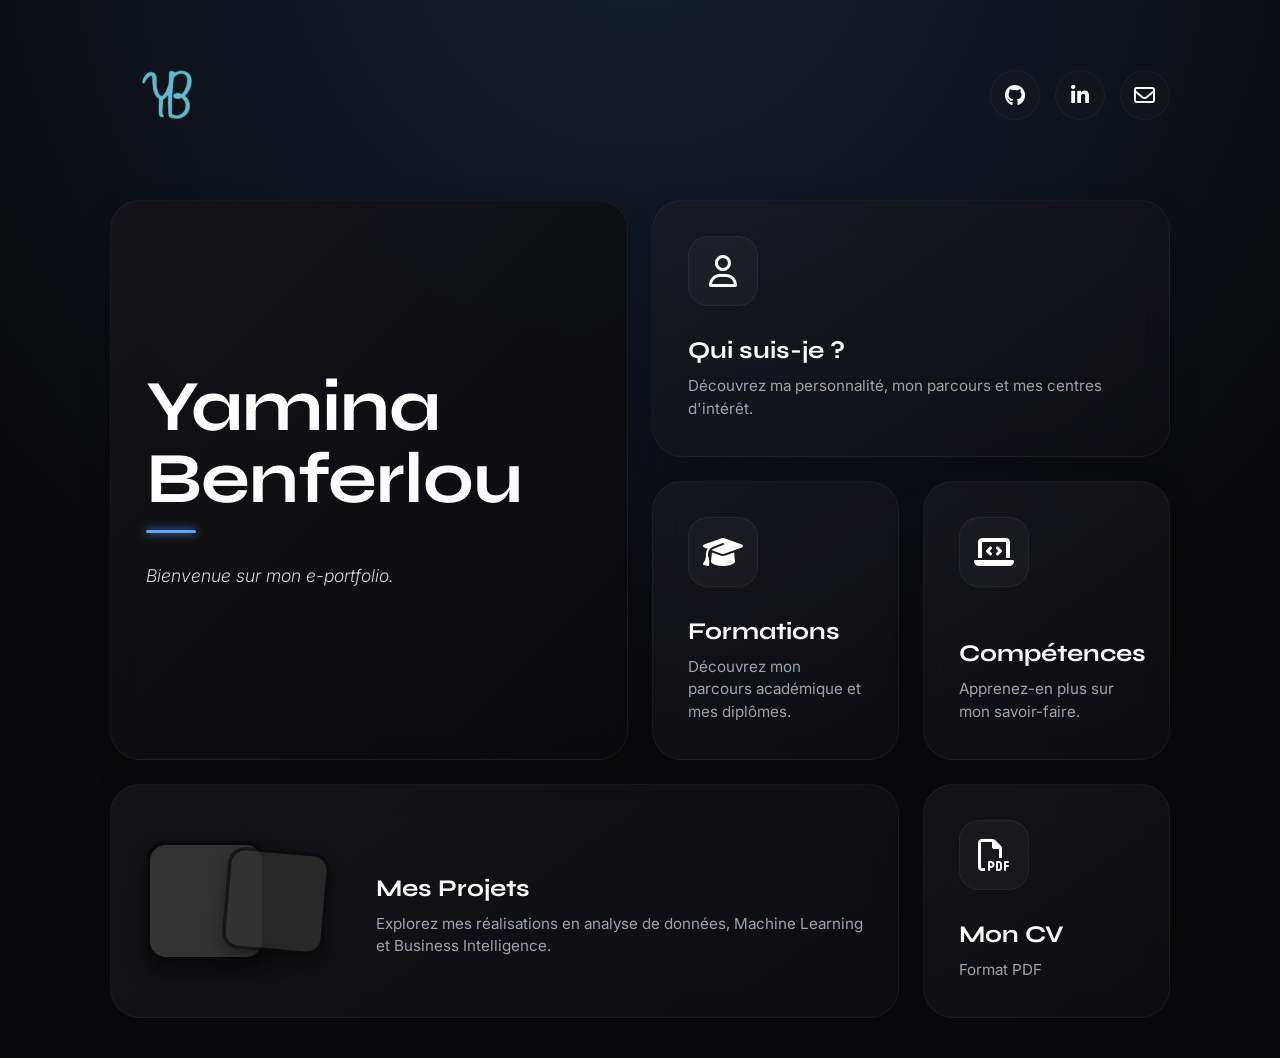
==== commit 9fc175e8: "Test traduction v2" ====
--- a/index.html
+++ b/index.html
@@ -81,7 +81,7 @@
                     </div>
                 </a>
 
-               <a href="CV_YaminaBenferlou.pdf" target="_blank" class="bento-card nav-card cv-card animate-fade-in" style="animation-delay: 0.5s;">
+               <a href="YaminaBenferlou_CV.pdf" target="_blank" class="bento-card nav-card cv-card animate-fade-in" style="animation-delay: 0.5s;">
                     <div class="hover-glow cv-glow"></div>
                     <div class="card-icon-large cv-icon"><i class="fa-regular fa-file-pdf"></i></div>
                     <div class="nav-card-content">
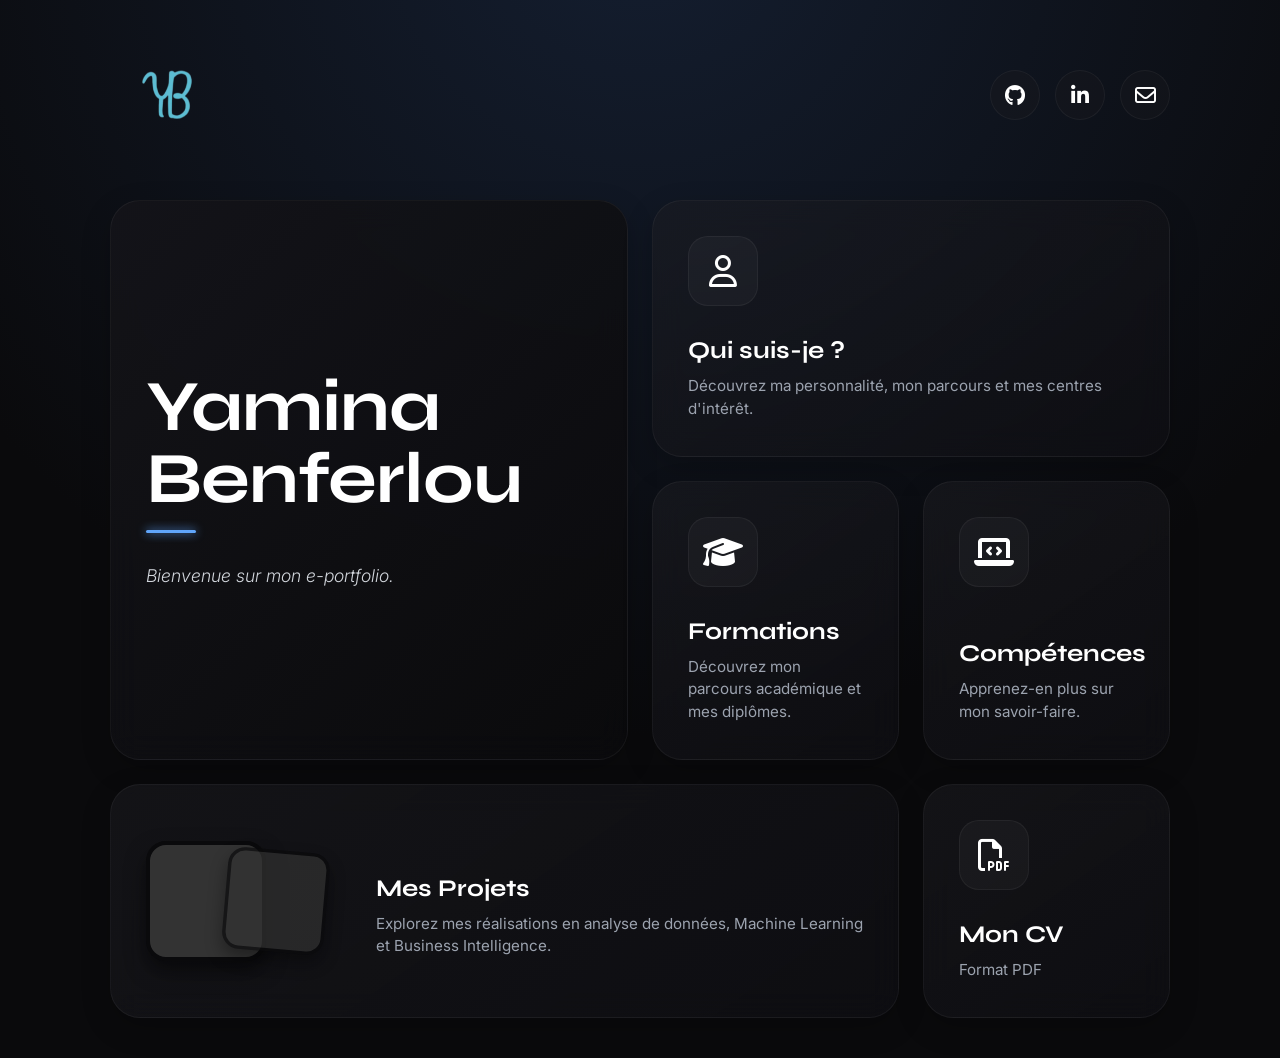
==== commit 6f8d5ba0: "modif" ====
--- a/index.html
+++ b/index.html
@@ -81,7 +81,7 @@
                     </div>
                 </a>
 
-               <a href="YaminaBenferlou_CV.pdf" target="_blank" class="bento-card nav-card cv-card animate-fade-in" style="animation-delay: 0.5s;">
+               <a href="CV_YaminaBenferlou.pdf" target="_blank" class="bento-card nav-card cv-card animate-fade-in" style="animation-delay: 0.5s;">
                     <div class="hover-glow cv-glow"></div>
                     <div class="card-icon-large cv-icon"><i class="fa-regular fa-file-pdf"></i></div>
                     <div class="nav-card-content">
